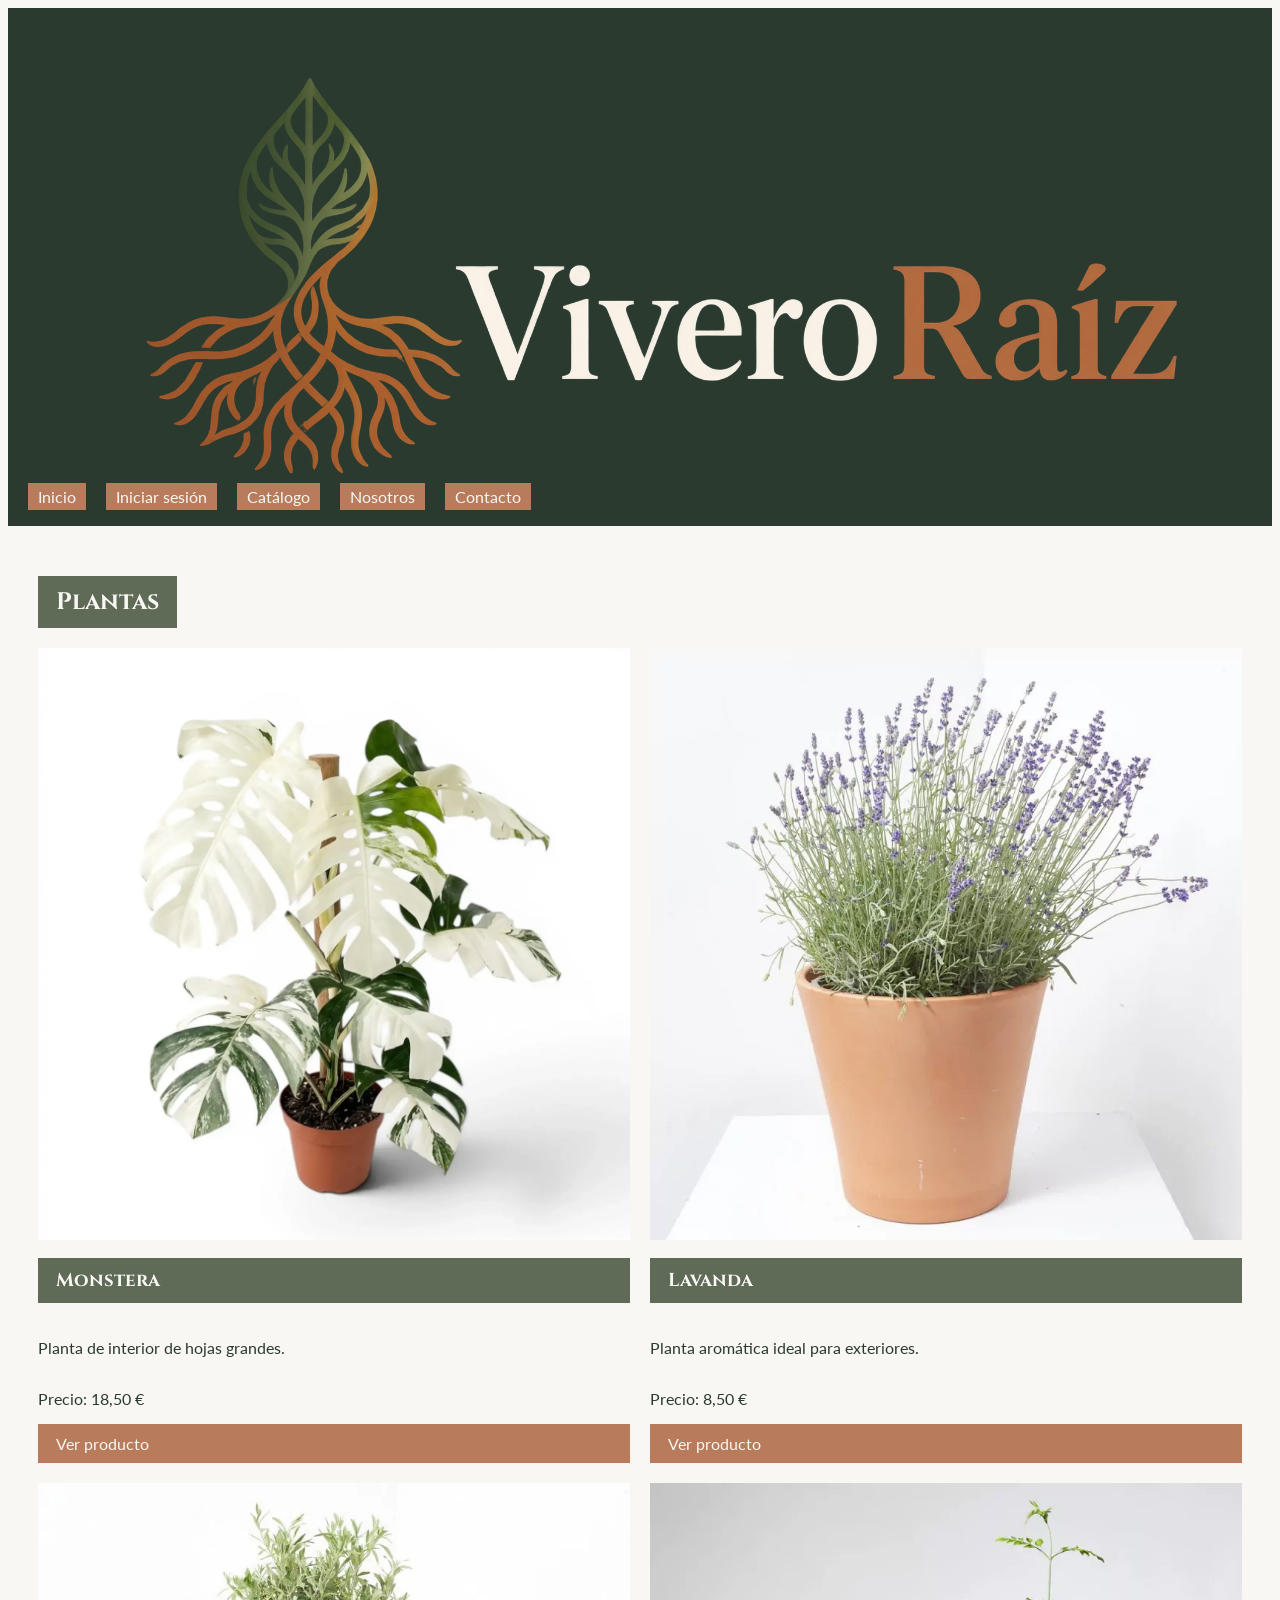
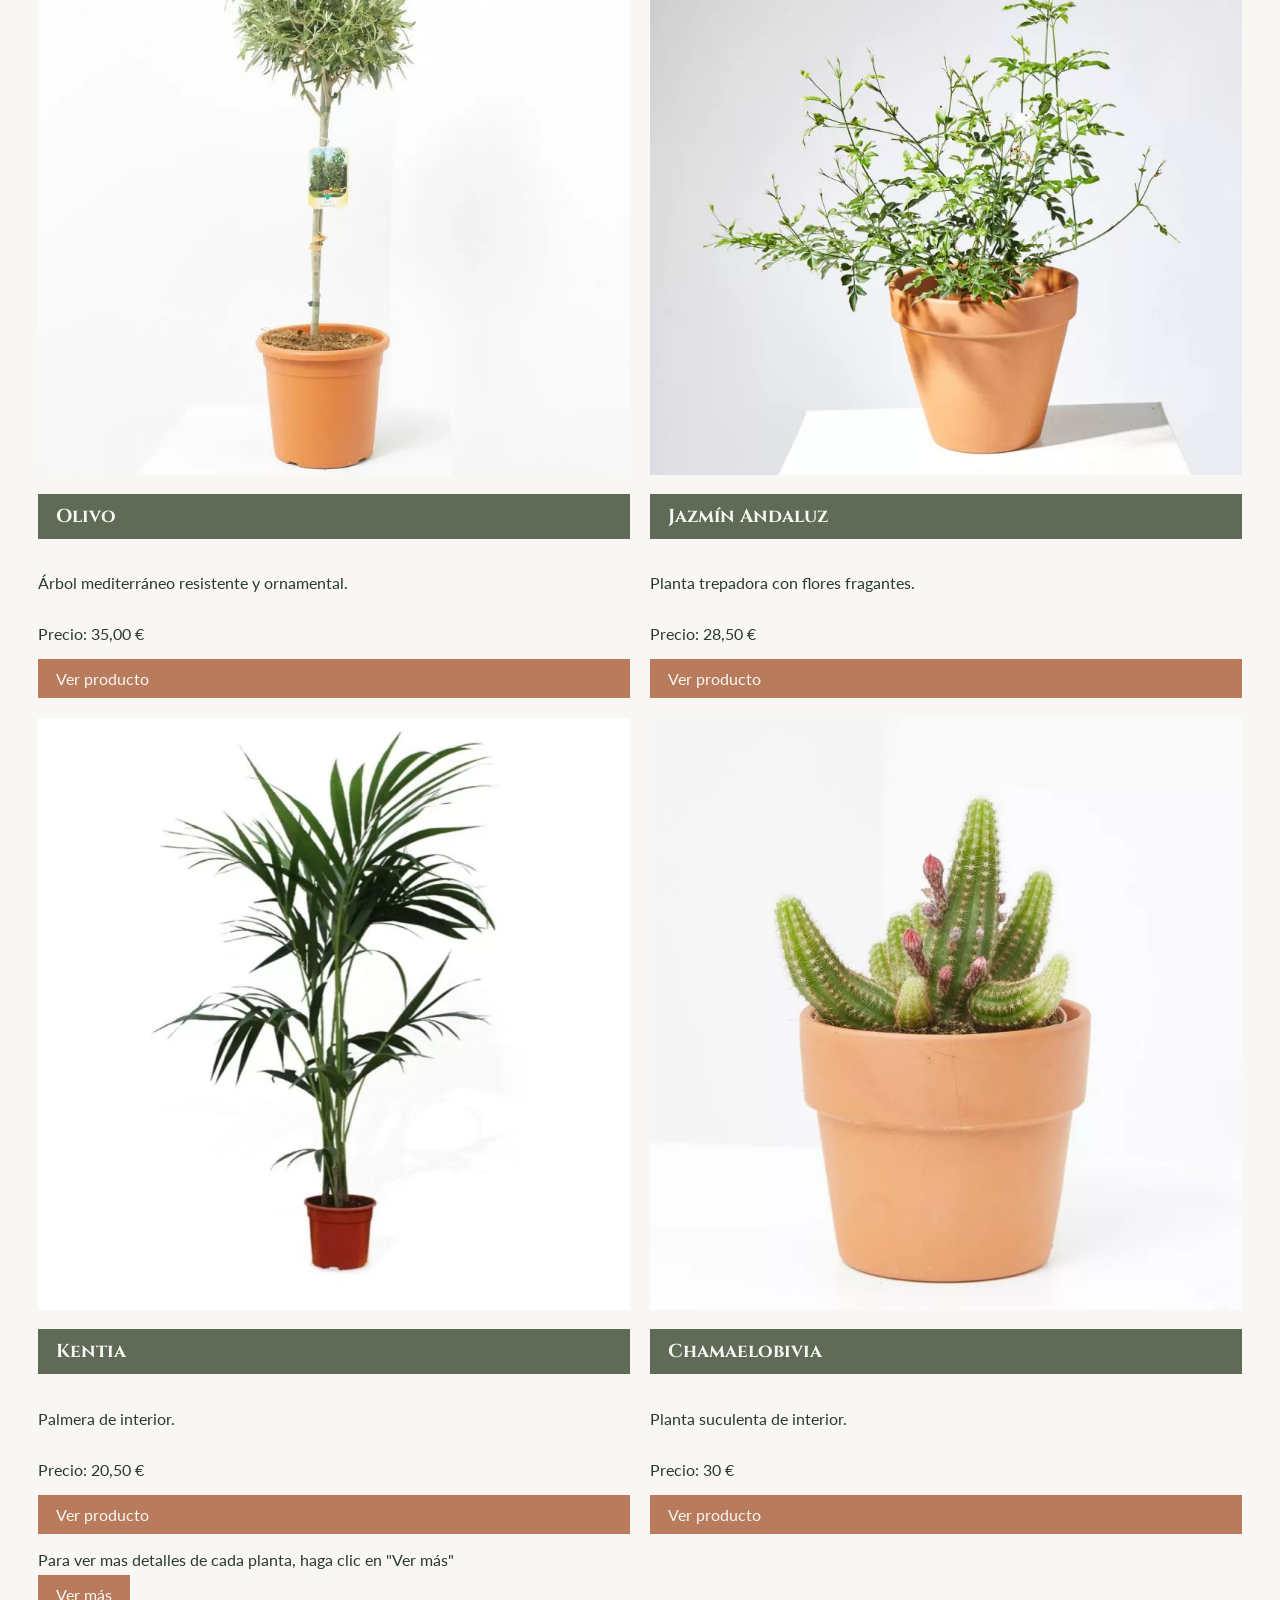
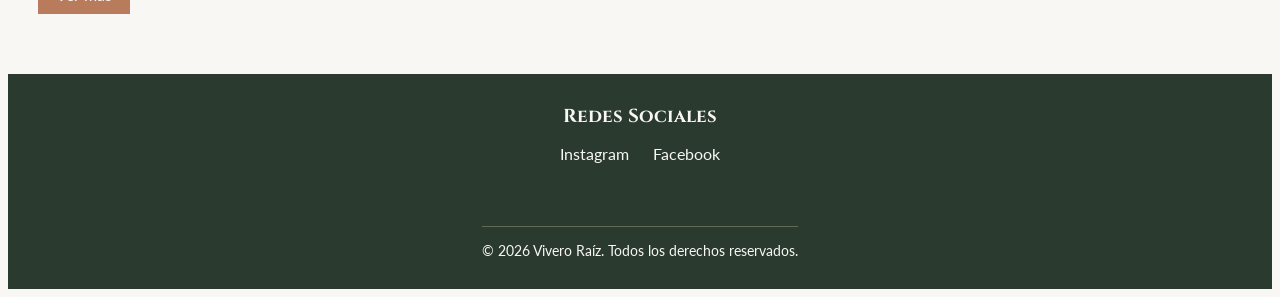
==== catalogo.html @ 58eac208 "Entrega 4- CSS" ====
<!DOCTYPE html>
<html lang="es">

<head>
    <meta charset="UTF-8">
    <meta name="viewport" content="width=device-width, initial-scale=1.0">
    <title>Catálogo- Vivero Raiz</title>
    <link rel="preconnect" href="https://fonts.googleapis.com">
    <link rel="preconnect" href="https://fonts.gstatic.com" crossorigin>
    <link rel="stylesheet" href="css/estilos.css">
</head>

<body>
    <header>
         <h1>Vivero Raíz</h1>
        <img src="img/Logo_Vivero.png" alt="Logo de Vivero Raíz">
        <nav>
            <ul>
                <li><a href="index.html" class="header-link">Inicio</a></li>
                <li><a href="login.html" class="header-link">Iniciar sesión</a></li>
                <li><a href="catalogo.html" class="header-link">Catálogo</a></li>
                <li><a href="nosotros.html" class="header-link">Nosotros</a></li>
                <li><a href="contacto.html" class="header-link">Contacto</a></li>
            </ul>

        </nav>
    </header>
    <main class="catalogo">
        <h2>Plantas</h2>

        <section class="catalogo-grid">
        <article>

            <img src="img/monstera.jpeg" alt="Monstera">

            <h3>Monstera</h3>

            <p>Planta de interior de hojas grandes.</p>

            <p>Precio: 18,50 €</p>

            <a href="planta.html" class="catalogo">Ver producto</a>

        </article>

        <article>

            <img src="img/lavanda.jpg" alt="Lavanda">

            <h3>Lavanda</h3>

            <p>Planta aromática ideal para exteriores.</p>

            <p>Precio: 8,50 €</p>

            <a href="planta.html" class="catalogo">Ver producto</a>

        </article>

        <article>

            <img src="img/olivo.jpg" alt="Olivo">
            <h3>Olivo</h3>

            <p>Árbol mediterráneo resistente y ornamental.</p>

            <p>Precio: 35,00 €</p>

            <a href="planta.html" class="catalogo">Ver producto</a>

        </article>
        <article>

            <img src="img/jazmin-andaluz.jpg" alt="Jazmín Andaluz"> 

            <h3>Jazmín Andaluz</h3>

            <p>Planta trepadora con flores fragantes.</p>

            <p>Precio: 28,50 €</p>

            <a href="planta.html" class="catalogo">Ver producto</a>

        </article>
        <article>

            <img src="img/kentia.jpg" alt="Kentia"> 

            <h3>Kentia</h3>

            <p>Palmera de interior.</p>

            <p>Precio: 20,50 €</p>

            <a href="planta.html" class="catalogo">Ver producto</a>


        </article>
        <article>

            <img src="img/chamaelobivia.jpg" alt="Chamaelobivia">

            <h3>Chamaelobivia</h3>

            <p>Planta suculenta de interior.</p>

            <p>Precio: 30 €</p>

            <a href="planta.html" class="catalogo">Ver producto</a>
            
        </article>
        </section>
        <p> Para ver mas detalles de cada planta, haga clic en "Ver más"</p>
        <a href="planta.html" class="catalogo">Ver más</a>

    </main>

  <footer>
    <div class="footer-content"> 
    <h3> Redes Sociales</h3>
    <ul>
        <li><a href="https://www.instagram.com/viveroraiz_26/">Instagram</a></li>
        <li><a href="https://www.Facebook.com/profile.php?id=61594830400583">Facebook</a></li>
    </ul>
    </div>
    <br>
    <br>
    <div class="footer-bottom">
    <p>&copy; 2026 Vivero Raíz. Todos los derechos reservados.</p>
    </div>

</footer>


</body>

</html>
---- css/estilos.css ----
@import url('https://fonts.googleapis.com/css2?family=cinzel:wght@400;700&display=swap');
    @import url('https://fonts.googleapis.com/css2?family=Lato:wght@400;700&display=swap');

    :root {
    --color-principal: #2B3A2F;
    --color-secundario: #5F6B56;
    --color-acento: #B87B5C;
    --color-fondo: #F8F7F4;
    --color-superficie: #EAE6DF;
    --fuente-titulos: 'Cinzel', serif;
    --fuente-texto: 'Lato', sans-serif;
}


    h1 {
    font-family: var(--fuente-titulos);
    text-indent: -9999px;
    margin: -10px;
    }
    
    h2,
    h3 {
    font-family: var(--fuente-titulos);
    background-color: var(--color-secundario);
    color: var(--color-fondo);
    padding: 10px 18px;
    display: inline-block;

    }
   header {
       background-color: var(--color-principal);
       color: var(--color-fondo);
       padding: 20px;
       display: flex;
        flex-direction: column;
   }
   .logo {
    width: 300px;
    height: auto;
   }
  header nav ul {
    display: flex;
    list-style: none;
    padding: 0;
    margin: 0;
    gap: 20px;
    font-family: var(--fuente-texto);
    color: var(--color-superficie);
}
a.header-link {
     background-color: var(--color-acento);
    color: var(--color-fondo);
    padding: 4px 10px;
    text-decoration: none;
   }
main {
    padding: 30px;
}
   body {
    background-color:var(--color-fondo);
    color: var(--color-principal);
    font-family: var(--fuente-texto);
}
img {
    width: 100%;
    height: auto;
}
   a.catalogo {
     background-color: var(--color-acento);
    color: var(--color-fondo);
    padding: 10px 18px;
    text-decoration: none;
   }


  article {
    display: flex;
    flex-direction: column;
}

section.catalogo-grid {
    display: grid;
    grid-template-columns: repeat(2, 1fr);
    gap: 20px;
    align-items: center;
}
div.equipo-grid {
    display: grid;
    grid-template-columns: repeat(2, 1fr);
    gap: 20px;
    align-items: center;
    style: none;
}
ul.timeline {
    list-style: none;
    padding: 0;
    margin: 0;
}

footer {
    background-color: var(--color-principal);
    color: var(--color-fondo);
    padding: 30px;
    margin-top: 40px;
    display: flex;
    flex-direction: column; 
    align-items: center;
}

.footer-content {
    text-align: center;
}

.footer-content h3 {
    background-color: transparent;
    color: var(--color-fondo);
    padding: 0;
    margin: 0 0 15px 0;
    font-family: var(--fuente-titulos);
}

.footer-content ul {
    list-style: none;
    padding: 0;
    margin: 0;
}

.footer-content li {
    display: inline-block;
    margin: 0 10px;
}

.footer-content a {
    color: var(--color-fondo);
    text-decoration: none;
    font-family: var(--fuente-texto);
}

.footer-content a:hover {
    color: var(--color-acento);
}

.footer-bottom {
    margin-top: 25px;
    padding-top: 15px;
    border-top: 1px solid var(--color-secundario);
    text-align: center;
}

.footer-bottom p {
    margin: 0;
    font-size: 14px;
}


@media (max-width: 600px) {

   header nav ul {
        flex-direction: column;
    }
    section.catalogo-grid {
        grid-template-columns: 1fr;
    }

    div.equipo-grid {
        grid-template-columns: 1fr;
    }
   }
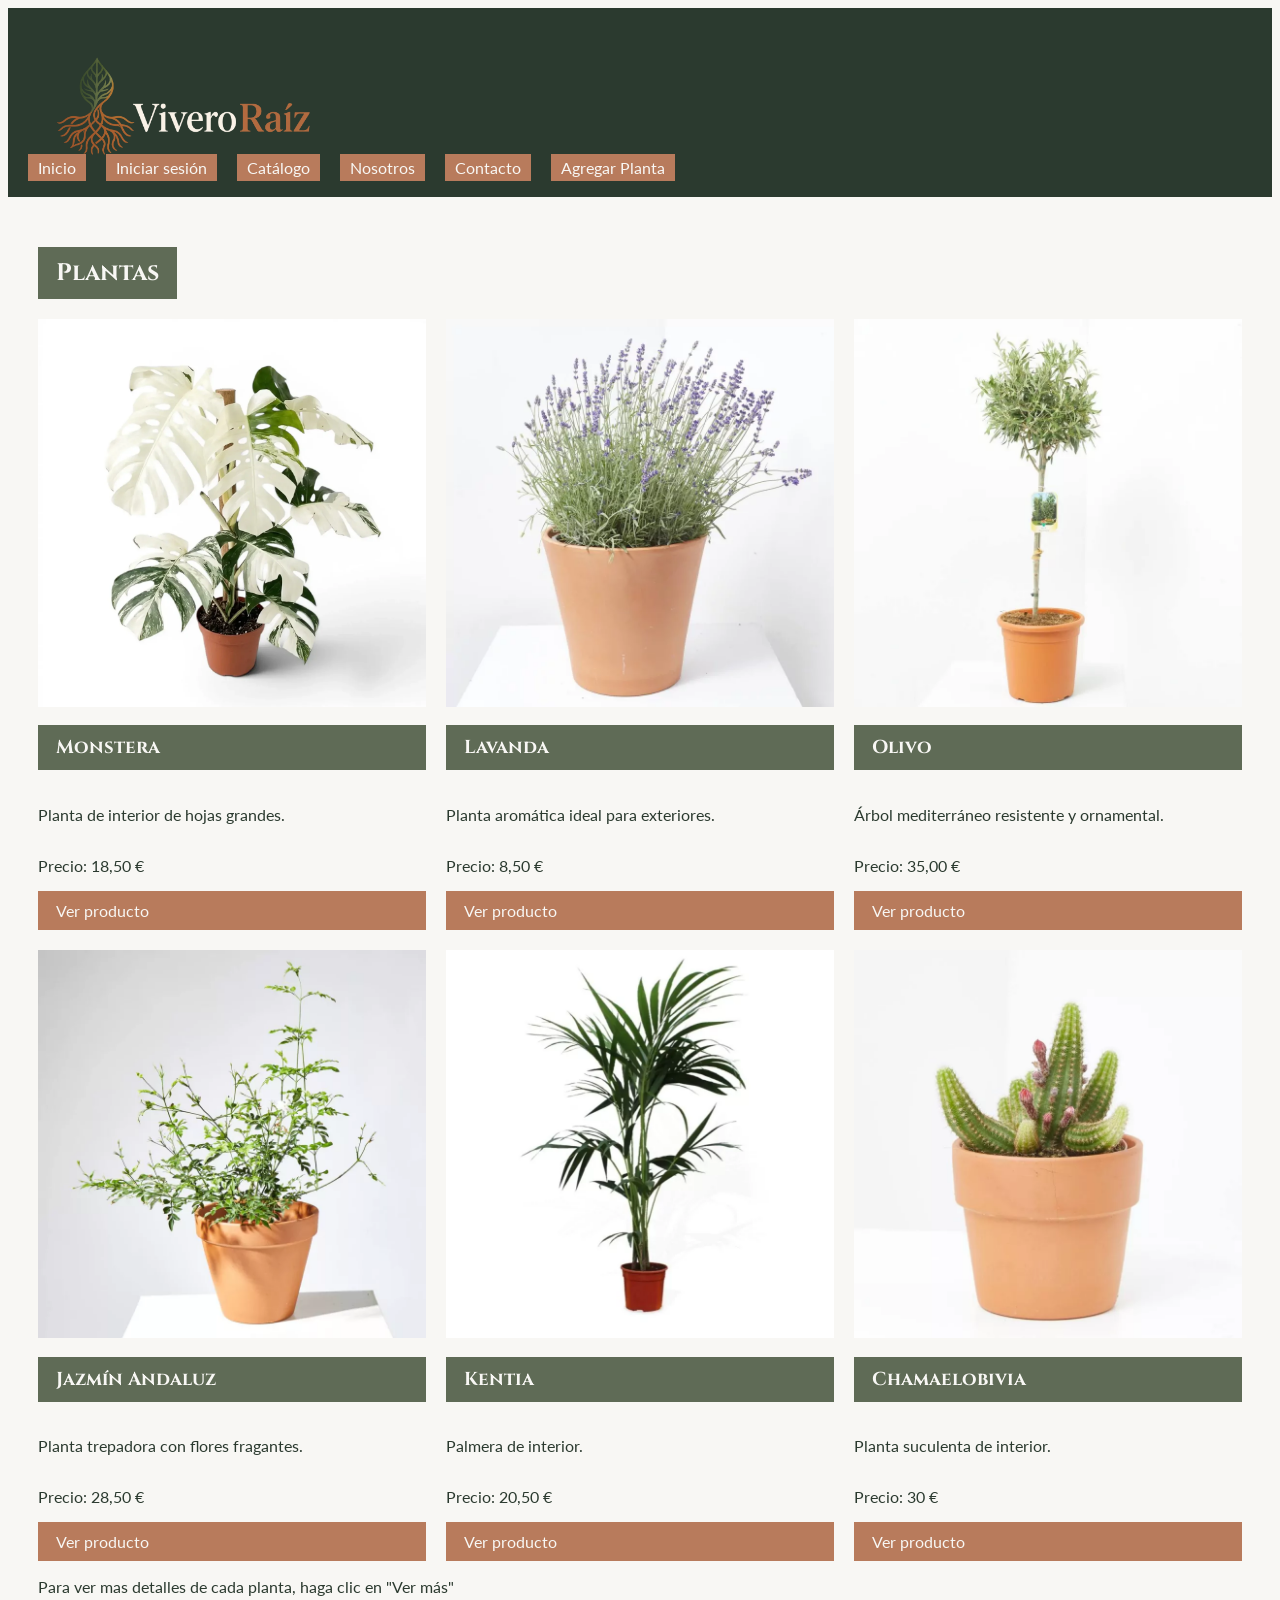
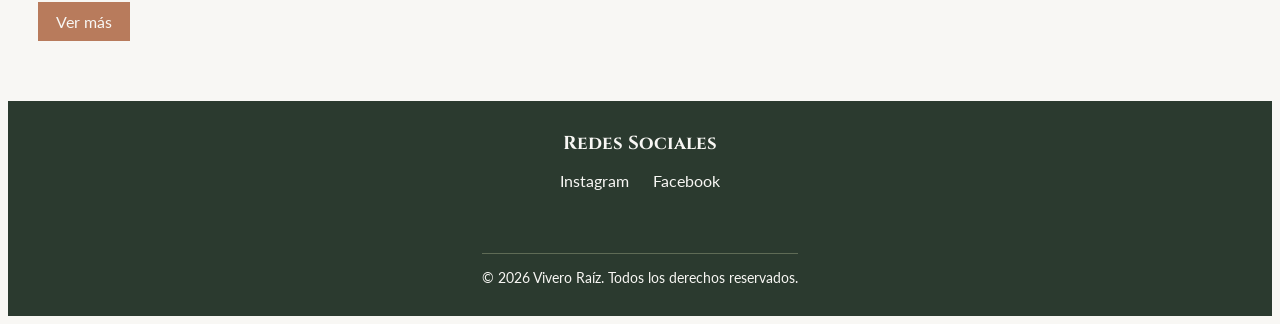
==== commit c50b5324: "Agrega formulario de planta y enlace en el sitio" ====
--- a/catalogo.html
+++ b/catalogo.html
@@ -13,7 +13,7 @@
 <body>
     <header>
          <h1>Vivero Raíz</h1>
-        <img src="img/Logo_Vivero.png" alt="Logo de Vivero Raíz">
+        <img  class="logo" src="img/Logo_Vivero.png" alt="Logo de Vivero Raíz">
         <nav>
             <ul>
                 <li><a href="index.html" class="header-link">Inicio</a></li>
@@ -21,6 +21,7 @@
                 <li><a href="catalogo.html" class="header-link">Catálogo</a></li>
                 <li><a href="nosotros.html" class="header-link">Nosotros</a></li>
                 <li><a href="contacto.html" class="header-link">Contacto</a></li>
+                <li><a href="planta-form.html" class="header-link">Agregar Planta</a></li>
             </ul>
 
         </nav>
@@ -112,6 +113,7 @@
         </section>
         <p> Para ver mas detalles de cada planta, haga clic en "Ver más"</p>
         <a href="planta.html" class="catalogo">Ver más</a>
+        
 
     </main>
 
--- a/css/estilos.css
+++ b/css/estilos.css
@@ -80,7 +80,7 @@
 
 section.catalogo-grid {
     display: grid;
-    grid-template-columns: repeat(2, 1fr);
+    grid-template-columns: repeat(3, 1fr);
     gap: 20px;
     align-items: center;
 }
@@ -89,12 +89,19 @@
     grid-template-columns: repeat(2, 1fr);
     gap: 20px;
     align-items: center;
-    style: none;
+  
 }
 ul.timeline {
     list-style: none;
     padding: 0;
     margin: 0;
+}
+.planta-form {
+    display: grid;
+    grid-template-columns: 1fr;
+    gap: 15px;
+    max-width: 400px;
+    margin: 0 auto;
 }
 
 footer {
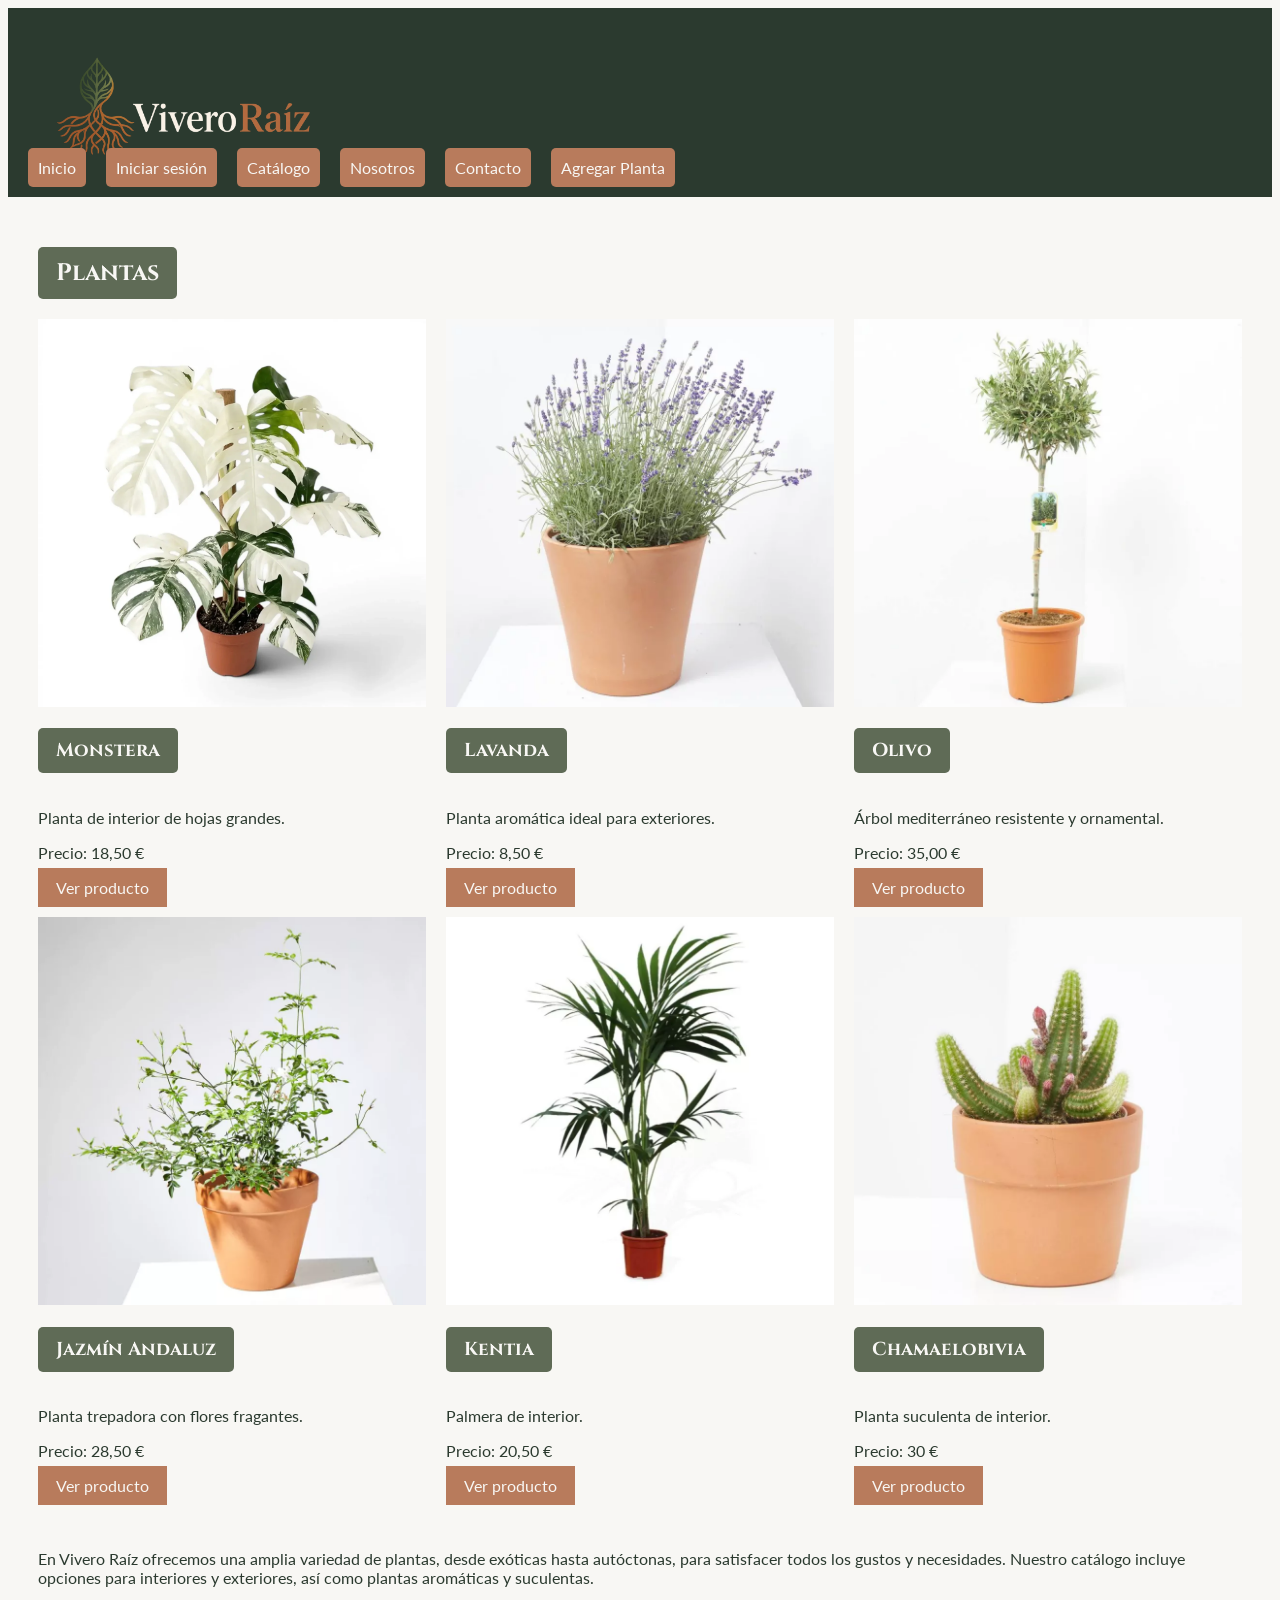
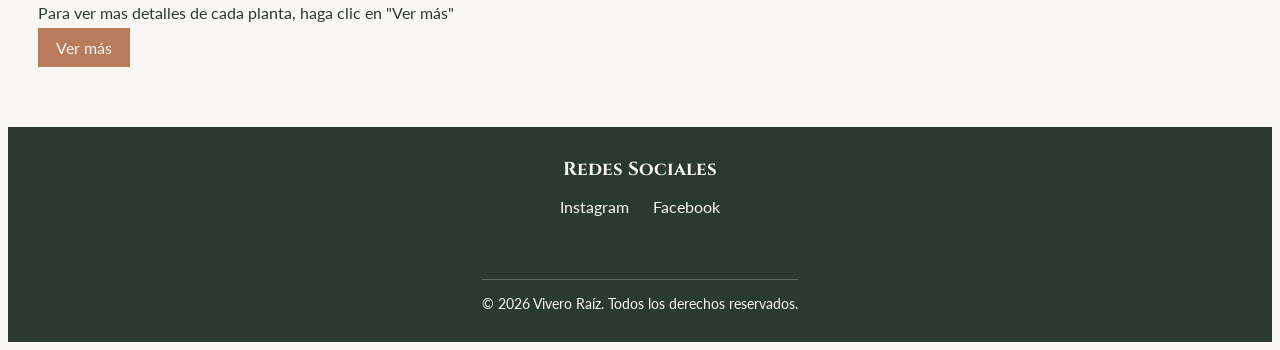
==== commit 41d771be: "Actualización de formularios y estilos CSS" ====
--- a/catalogo.html
+++ b/catalogo.html
@@ -111,8 +111,15 @@
             
         </article>
         </section>
-        <p> Para ver mas detalles de cada planta, haga clic en "Ver más"</p>
-        <a href="planta.html" class="catalogo">Ver más</a>
+        <br>
+        <br>
+
+        <section class="catalogo-intro">
+
+            <p>En Vivero Raíz ofrecemos una amplia variedad de plantas, desde exóticas hasta autóctonas, para satisfacer todos los gustos y necesidades. Nuestro catálogo incluye opciones para interiores y exteriores, así como plantas aromáticas y suculentas.</p>
+            <p>Para ver mas detalles de cada planta, haga clic en "Ver más"</p>
+            <a href="planta.html" class="catalogo">Ver más</a>
+        </section>
         
 
     </main>
--- a/css/estilos.css
+++ b/css/estilos.css
@@ -25,6 +25,8 @@
     color: var(--color-fondo);
     padding: 10px 18px;
     display: inline-block;
+    flex: 1;
+    border-radius: 5px;
 
     }
    header {
@@ -46,12 +48,16 @@
     gap: 20px;
     font-family: var(--fuente-texto);
     color: var(--color-superficie);
+    flex-wrap: wrap;
+
 }
 a.header-link {
      background-color: var(--color-acento);
     color: var(--color-fondo);
-    padding: 4px 10px;
+    padding: 10px 10px;
     text-decoration: none;
+    white-space: nowrap;
+    border-radius: 5px;
    }
 main {
     padding: 30px;
@@ -73,9 +79,17 @@
    }
 
 
-  article {
+  .especificaciones {
     display: flex;
     flex-direction: column;
+    align-items: flex-start;
+}
+
+.cuidados {
+    display: flex;
+    flex-direction: column;
+    align-items: flex-start;
+    list-style: none;
 }
 
 section.catalogo-grid {
@@ -91,18 +105,20 @@
     align-items: center;
   
 }
+div.imagenes{
+    display: grid;
+    grid-template-columns: repeat(3, 1fr);
+    gap: 20px;
+    align-items: center;
+    width: 100%;
+
+}
 ul.timeline {
     list-style: none;
     padding: 0;
     margin: 0;
 }
-.planta-form {
-    display: grid;
-    grid-template-columns: 1fr;
-    gap: 15px;
-    max-width: 400px;
-    margin: 0 auto;
-}
+
 
 footer {
     background-color: var(--color-principal);
@@ -166,10 +182,306 @@
         flex-direction: column;
     }
     section.catalogo-grid {
-        grid-template-columns: 1fr;
+        grid-template-columns: repeat(2, 1fr) ;
+    }
+    .imagenes {
+        grid-template-columns: repeat(2, 1fr) !important;
     }
 
     div.equipo-grid {
         grid-template-columns: 1fr;
     }
-   }+   }
+
+   
+@media (max-width: 400px) {
+
+    section.catalogo-grid {
+        grid-template-columns: 1fr;
+    } 
+
+    .imagenes {
+        grid-template-columns: 1fr !important;
+    }
+
+
+}
+
+/* Estilos para los formularios */  
+
+ 
+form.planta-form {
+    display: grid;
+    flex-direction: column;
+    gap: 10px;
+    max-width: 480px;
+    margin: 20px auto;
+    padding: 10px;
+    background-color: #f6f5f5 !important; 
+    border-radius: 10px;
+    box-shadow: 0 4px 12px rgba(0, 0, 0, 0.1);
+    align-items: flex-start;
+     
+} 
+
+.planta-main,
+.login-main {
+    display: grid;
+    grid-template-columns: minmax(0, 0.8fr) minmax(0, 1.2fr);
+    gap: 40px;
+    align-items: start;
+    max-width: 1100px;
+    margin: 30px auto;
+    padding: 20px;
+
+}
+
+.planta-intro,
+.login-intro {
+    padding: 20px;
+}
+
+.planta-intro p,
+.login-intro p {
+    line-height: 1.7;
+}
+
+.login-registro {
+    grid-column: 1 / -1;
+    margin: 0;
+}
+
+.planta-main .planta-form,
+.login-main .login-form {
+    width: 100%;
+    max-width: 480px;
+    box-sizing: border-box;
+    margin: 0;
+}
+
+@media (max-width: 750px) {
+    .planta-main {
+        grid-template-columns: 1fr;
+        gap: 15px;
+        padding: 15px;
+    }
+
+    .planta-main .planta-form {
+        max-width: 100%;
+    }
+}
+
+@media (max-width: 600px) {
+    .login-main {
+        grid-template-columns: minmax(0, 1fr);
+        gap: 24px;
+        padding: 16px;
+        margin: 15px auto;
+    }
+
+    .login-intro {
+        width: 100%;
+        min-width: 0;
+    }
+
+    .login-intro h2 {
+        max-width: 100%;
+        box-sizing: border-box;
+    }
+
+    .login-main .formulario {
+        width: 100%;
+        max-width: none;
+        margin: 0;
+        padding: 20px;
+        box-sizing: border-box;
+    }
+
+    .login-registro {
+        grid-column: auto;
+        margin: 0;
+    }
+}
+
+.registro-main {
+    display: grid;
+    grid-template-columns: minmax(0, 1fr) minmax(0, 440px);
+    gap: 40px;
+    align-items: start;
+    max-width: 1050px;
+    margin: 30px auto;
+    padding: 20px;
+}
+
+.registro-intro {
+    min-width: 0;
+}
+
+.registro-intro p {
+    line-height: 1.7;
+}
+
+.registro-main .formulario {
+    width: 100%;
+    max-width: 440px;
+    box-sizing: border-box;
+    margin: 0;
+}
+
+/* Adaptación a móviles y tablets estrechas */
+@media (max-width: 750px) {
+    .registro-main {
+        grid-template-columns: minmax(0, 1fr);
+        gap: 20px;
+        padding: 16px;
+        margin: 15px auto;
+    }
+
+    .registro-intro {
+        width: 100%;
+    }
+
+    .registro-main .formulario {
+        max-width: none;
+        width: 100%;
+    }
+}
+
+/* Formulario de registro */
+form.formulario {
+    max-width: 440px;
+    width: 100%;
+    margin: 0;
+    padding: 24px;
+    box-sizing: border-box;
+    background-color: #FFFFFF;
+    border: 1px solid var(--color-superficie);
+    border-radius: 10px;
+    box-shadow: 0 4px 12px rgba(43, 58, 47, 0.10);
+}
+
+/* Agrupación de cada etiqueta y campo */
+.campo-formulario {
+    display: flex;
+    flex-direction: column;
+    gap: 6px;
+    margin-bottom: 16px;
+}
+
+/* Etiquetas */
+.campo-formulario label {
+    color: var(--color-principal);
+    font-weight: 700;
+}
+
+/* Campos */
+.campo-formulario input,
+select,
+.campo-formulario textarea
+ {
+    width: 100%;
+    box-sizing: border-box;
+    padding: 10px 12px;
+    border: 1px solid #C8CEC5;
+    border-radius: 5px;
+    background-color: #FFFFFF;
+    color: var(--color-principal);
+    font: inherit;
+}
+
+/* Foco visible */
+.campo-formulario input:focus-visible {
+    outline: 2px solid var(--color-secundario);
+    outline-offset: 2px;
+}
+
+/* Botones */
+.acciones-formulario {
+    display: flex;
+    gap: 10px;
+    margin-top: 8px;
+}
+
+.acciones-formulario input {
+    flex: 1;
+    padding: 11px;
+    border: none;
+    border-radius: 5px;
+    background-color: var(--color-principal);
+    color: #FFFFFF;
+    font: inherit;
+    cursor: pointer;
+}
+
+.acciones-formulario input[type="reset"] {
+    background-color: var(--color-acento);
+}
+
+.acciones-formulario input:hover {
+    opacity: 0.85;
+}
+
+.acciones-formulario button {
+    flex: 1;
+    padding: 11px;
+    border: none;
+    border-radius: 5px;
+    background-color: var(--color-principal);
+    color: #FFFFFF;
+    font: inherit;
+    cursor: pointer;
+}
+
+.acciones-formulario button[type="button"] {
+    background-color: var(--color-acento);
+}
+
+.acciones-formulario button:hover {
+    opacity: 0.85;
+}
+/* Regla especifica para los Checkbox*/
+/* Checkbox: casilla y texto en la misma línea */
+
+.campo-checkbox {
+    display: flex;
+    flex-direction: row;
+    align-items: center;
+    gap: 8px;
+}
+
+.campo-checkbox input[type="checkbox"] {
+    width: auto;
+    margin: 0;
+    padding: 0;
+}
+
+.campo-checkbox label {
+    cursor: pointer;
+}
+/* Index- contacto */
+.contacto {
+    margin-top: 30px;
+}
+
+.datos-contacto {
+    background-color: var(--color-superficie);
+    padding: 10px 10px;
+    border-radius: 8px;
+    max-width: 450px;
+}
+
+.datos-contacto p {
+    margin: 10px 0;
+}
+
+.datos-contacto a {
+    color: var(--color-principal);
+    text-decoration: none;
+}
+
+.datos-contacto a:hover {
+    color: var(--color-acento);
+    text-decoration: underline;
+}
+
+
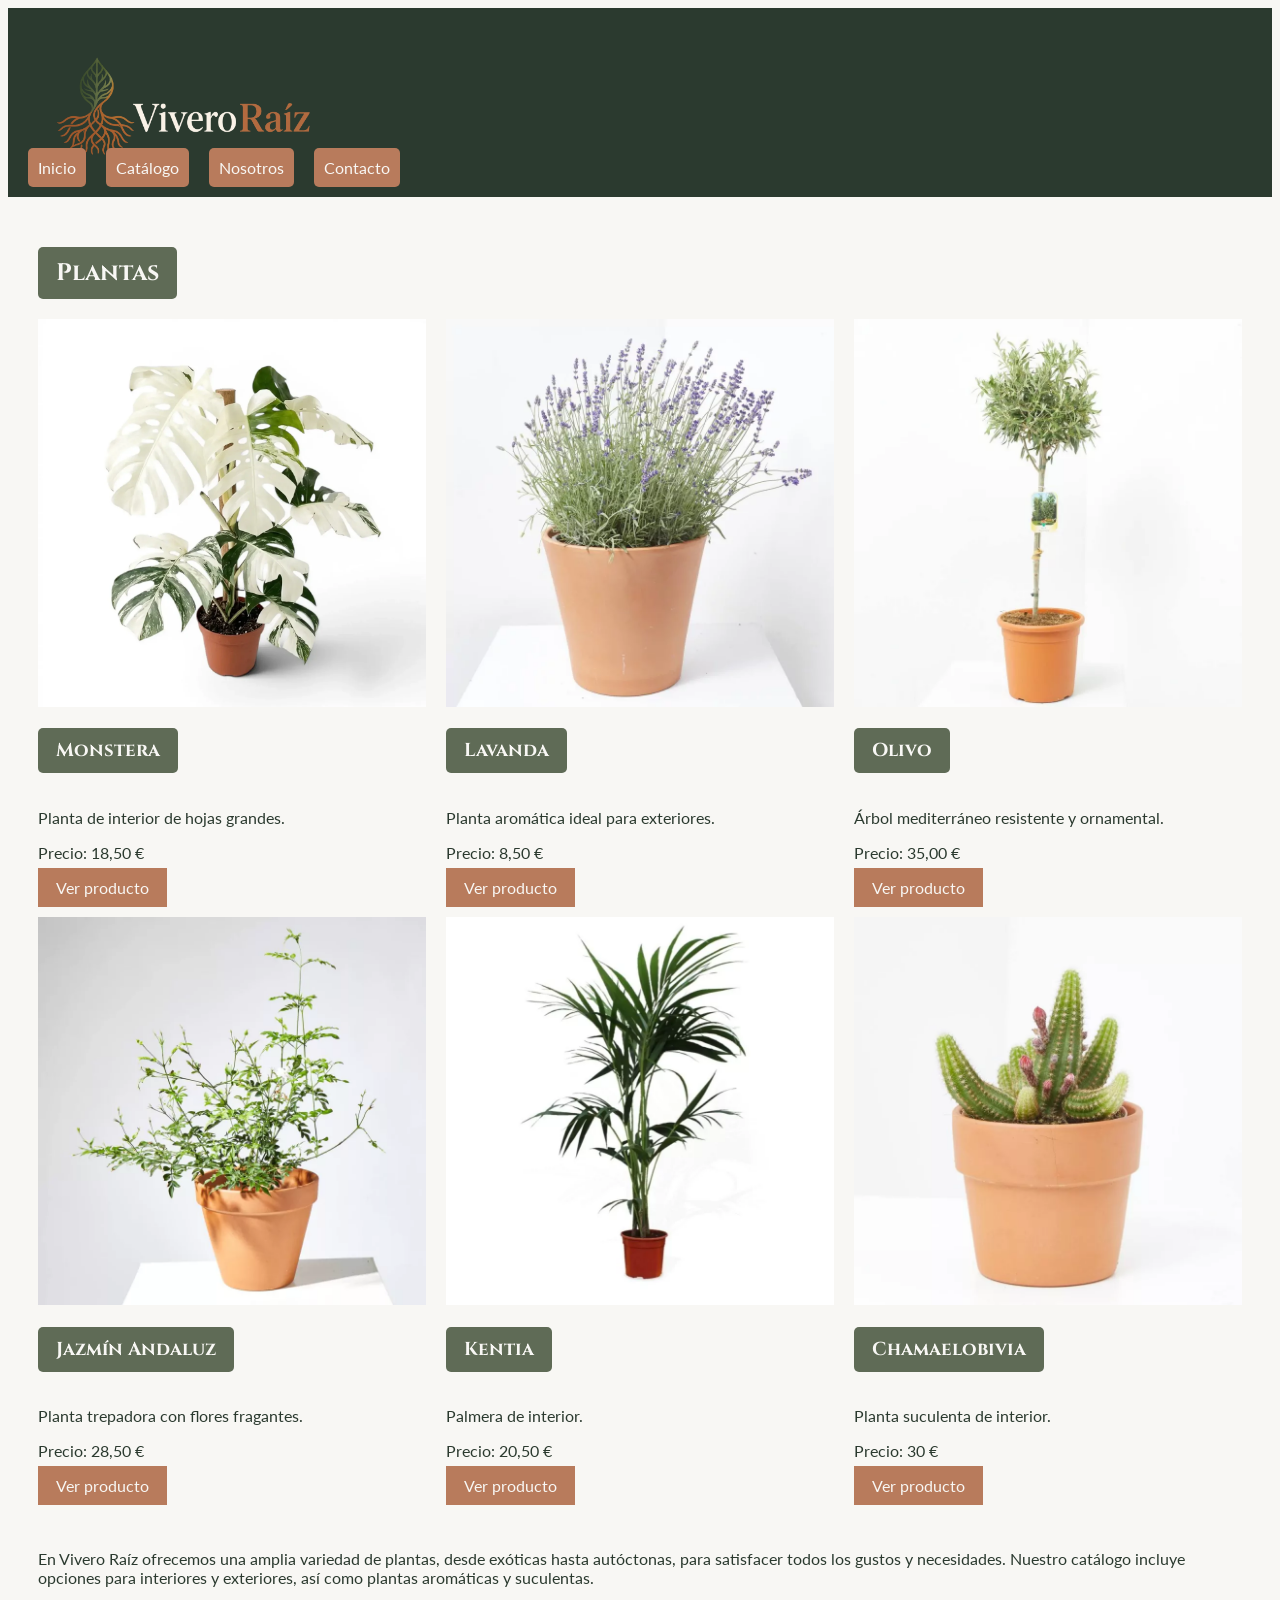
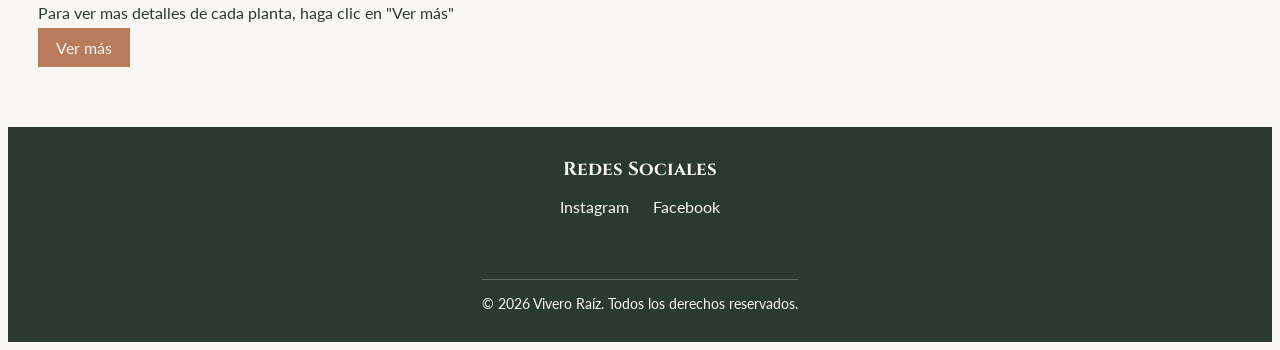
==== commit db12b5f9: "Implementa menu hamburguesa- entrega 6" ====
--- a/catalogo.html
+++ b/catalogo.html
@@ -8,22 +8,24 @@
     <link rel="preconnect" href="https://fonts.googleapis.com">
     <link rel="preconnect" href="https://fonts.gstatic.com" crossorigin>
     <link rel="stylesheet" href="css/estilos.css">
+    <script src="js/validaciones.js" defer></script>
 </head>
 
 <body>
-    <header>
-         <h1>Vivero Raíz</h1>
-        <img  class="logo" src="img/Logo_Vivero.png" alt="Logo de Vivero Raíz">
+   <header>
+        <h1>Vivero Raíz</h1>
+        <img class="logo" src="img/Logo_Vivero.png" alt="Logo de Vivero Raíz">
+        <button class="menu-toggle" id="menu-toggle" aria-label="Abrir menú" aria-expanded="false"
+            aria-controls="menu-principal">
+            ☰
+        </button>
         <nav>
-            <ul>
+            <ul id="menu-principal">
                 <li><a href="index.html" class="header-link">Inicio</a></li>
-                <li><a href="login.html" class="header-link">Iniciar sesión</a></li>
                 <li><a href="catalogo.html" class="header-link">Catálogo</a></li>
                 <li><a href="nosotros.html" class="header-link">Nosotros</a></li>
                 <li><a href="contacto.html" class="header-link">Contacto</a></li>
-                <li><a href="planta-form.html" class="header-link">Agregar Planta</a></li>
             </ul>
-
         </nav>
     </header>
     <main class="catalogo">
--- a/css/estilos.css
+++ b/css/estilos.css
@@ -269,6 +269,7 @@
     .planta-main .planta-form {
         max-width: 100%;
     }
+    
 }
 
 @media (max-width: 600px) {
@@ -376,7 +377,7 @@
 
 /* Campos */
 .campo-formulario input,
-select,
+.campo-formulario select,
 .campo-formulario textarea
  {
     width: 100%;
@@ -440,7 +441,6 @@
     opacity: 0.85;
 }
 /* Regla especifica para los Checkbox*/
-/* Checkbox: casilla y texto en la misma línea */
 
 .campo-checkbox {
     display: flex;
@@ -463,7 +463,7 @@
     margin-top: 30px;
 }
 
-.datos-contacto {
+.datos-contacto{
     background-color: var(--color-superficie);
     padding: 10px 10px;
     border-radius: 8px;
@@ -483,5 +483,203 @@
     color: var(--color-acento);
     text-decoration: underline;
 }
-
-
+/*Listado de plantas */
+
+.listado-plantas {
+    max-width: 1200px;
+    margin: 30px auto;
+    padding: 20px;
+}
+
+.listado-plantas p {
+    line-height: 1.6;
+    margin-bottom: 25px;
+}
+.tabla-contenedor {
+    width: 100%;
+    overflow-x: auto;
+    margin-top: 25px;
+    border-radius: 8px;
+}
+.tabla-plantas {
+    width: 100%;
+    min-width: 750px;
+    border-collapse: collapse;
+    background-color: white;
+    color: var(--color-principal);
+}
+
+.tabla-plantas th {
+    background-color: var(--color-principal);
+    color: var(--color-fondo);
+    padding: 14px;
+    text-align: left;
+}
+
+.tabla-plantas td {
+    padding: 12px 14px;
+    border-bottom: 1px solid var(--color-superficie);
+}
+
+.tabla-plantas tbody tr:nth-child(even) {
+    background-color: var(--color-superficie);
+}
+
+.tabla-plantas tbody tr:hover {
+    background-color: #e2e8df;
+}
+.accion-editar,
+.accion-eliminar {
+    display: inline-block;
+    padding: 7px 12px;
+    border: none;
+    border-radius: 5px;
+    font-family: var(--fuente-texto);
+    font-size: 0.9rem;
+    text-decoration: none;
+    cursor: pointer;
+    transition: background-color 0.2s ease,
+                transform 0.2s ease;
+}
+
+.accion-editar {
+    background-color: var(--color-secundario);
+    color: white;
+}
+
+.accion-editar:hover {
+    background-color: var(--color-principal);
+    transform: translateY(-2px);
+}
+
+.accion-eliminar {
+    background-color: #a94442;
+    color: white;
+}
+
+.accion-eliminar:hover {
+    background-color: #812d2b;
+    transform: translateY(-2px);
+}
+.accion-editar:focus-visible,
+.accion-eliminar:focus-visible {
+    outline: 3px solid var(--color-acento);
+    outline-offset: 3px;
+}
+
+@media (max-width: 768px) {
+
+    .listado-plantas {
+        padding: 10px;
+    }
+
+    .tabla-plantas {
+        min-width: 750px;
+    }
+
+}
+
+@media (max-width: 400px) {
+
+    .listado-plantas {
+        padding: 5px;
+    }
+
+}
+/* Acceso a la intranet */
+
+/* Acceso a la intranet */
+
+.acceso-intranet {
+    max-width: 900px;
+    margin: 30px 0;
+    padding: 25px;
+    background-color: var(--color-superficie);
+    border-radius: 10px;
+    box-sizing: border-box;
+    text-align: left;
+}
+
+.acceso-intranet h3 {
+    margin-top: 0;
+}
+
+.acceso-intranet p {
+    line-height: 1.6;
+    margin-bottom: 20px;
+}
+
+.acceso-intranet .catalogo {
+    display: inline-block;
+    border-radius: 5px;
+    transition: background-color 0.2s ease;
+}
+
+.acceso-intranet .catalogo:hover {
+    background-color: var(--color-principal);
+}
+
+.acceso-intranet .catalogo:focus-visible {
+    outline: 3px solid var(--color-secundario);
+    outline-offset: 3px;
+}
+@media (max-width: 600px) {
+    .acceso-intranet {
+        padding: 20px 15px;
+        margin: 30px auto;
+    }
+}
+
+/* Mensajes de validación */
+
+.mensaje-error {
+    background-color: #FCE8E6;
+    color: #A52A2A;
+    border: 1px solid #DFA5A0;
+    border-radius: 6px;
+    padding: 12px;
+    margin-top: 15px;
+    font-size: 14px;
+}
+
+.mensaje-exito {
+    background-color: #E5F0E5;
+    color: #2B5936;
+    border: 1px solid #A8C5A8;
+    border-radius: 6px;
+    padding: 12px;
+    margin-top: 15px;
+    font-size: 14px;
+}
+
+/* Evitar que CSS muestre los mensajes ocultos */
+.mensaje-error[hidden],
+.mensaje-exito[hidden] {
+    display: none;
+}
+/*MENU HAMBURGUESA*/
+.menu-toggle {
+    display: none;
+    width: auto;
+    background-color: transparent;
+    color: var(--color-fondo);
+    border: none;
+    font-size: 28px;
+    padding: 8px 12px;
+    cursor: pointer;
+}
+@media (max-width: 600px) {
+
+    .menu-toggle {
+        display: block;
+    }
+
+    header nav ul {
+        display: none;
+        flex-direction: column;
+    }
+    header nav ul.menu-visible {
+    display: flex;
+}
+
+}
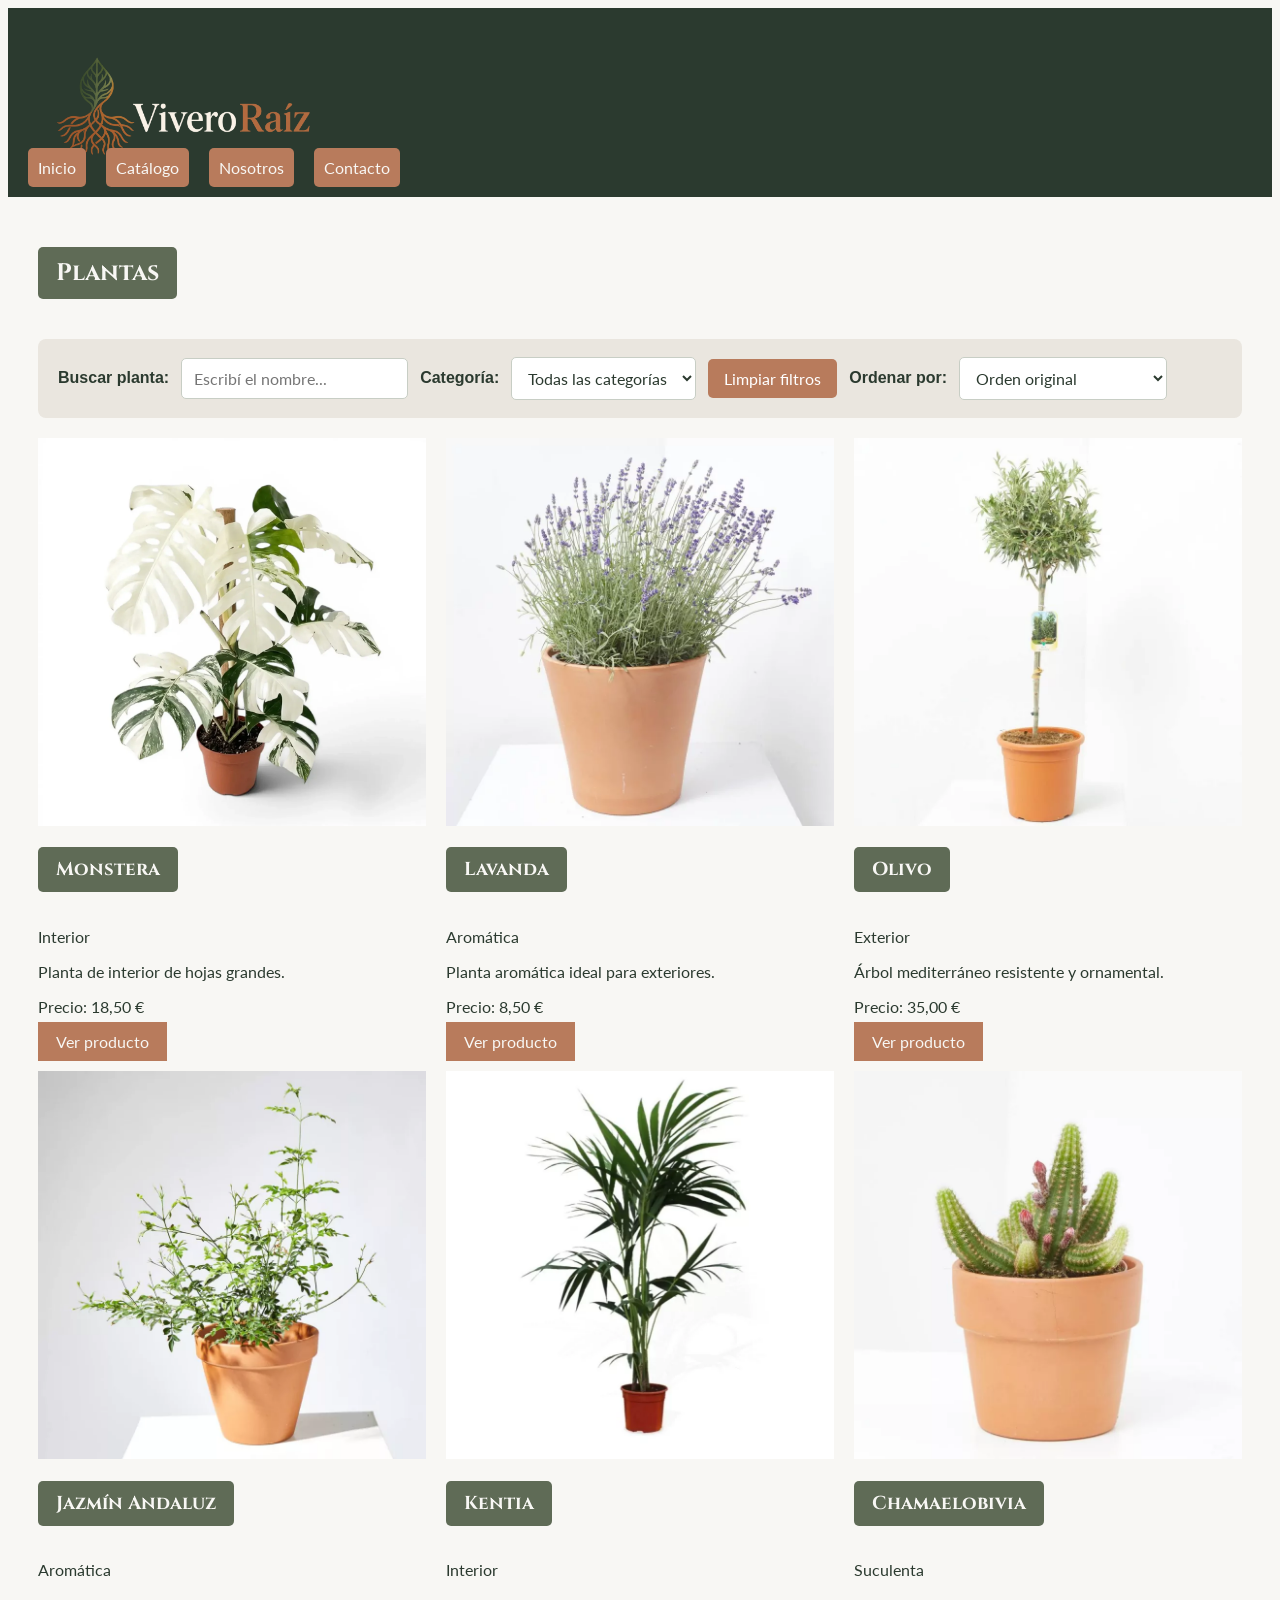
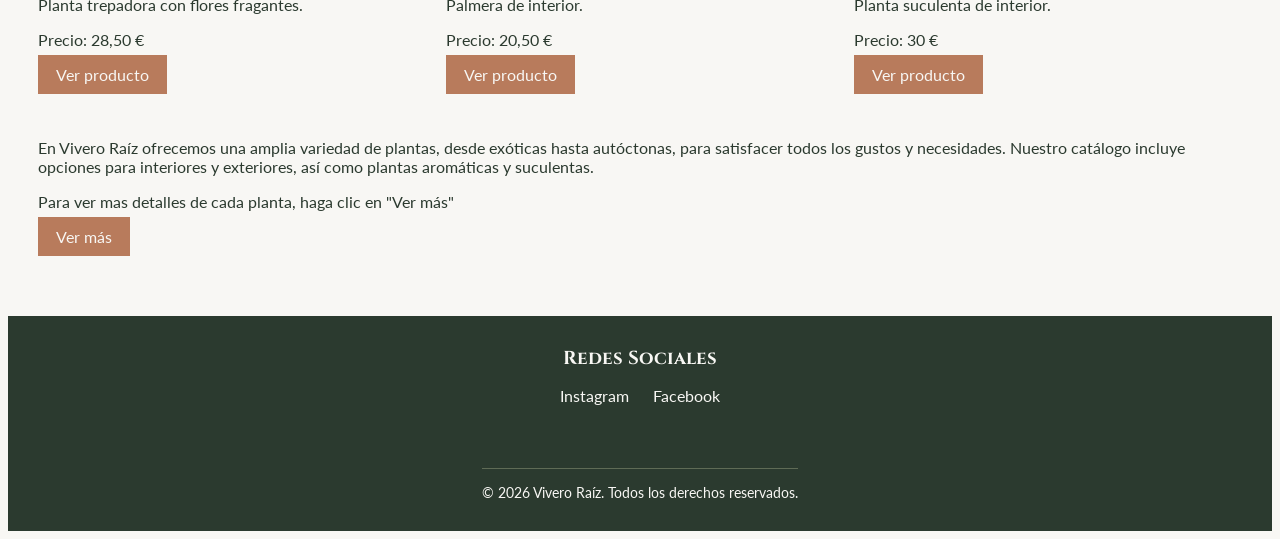
==== commit abbe9a8b: "Completa entrega 7 js" ====
--- a/catalogo.html
+++ b/catalogo.html
@@ -12,7 +12,7 @@
 </head>
 
 <body>
-   <header>
+    <header>
         <h1>Vivero Raíz</h1>
         <img class="logo" src="img/Logo_Vivero.png" alt="Logo de Vivero Raíz">
         <button class="menu-toggle" id="menu-toggle" aria-label="Abrir menú" aria-expanded="false"
@@ -30,117 +30,162 @@
     </header>
     <main class="catalogo">
         <h2>Plantas</h2>
+        <section class="filtros-catalogo">
+
+            <label for="buscar-planta">Buscar planta:</label>
+            <input type="text" id="buscar-planta" placeholder="Escribí el nombre...">
+
+            <label for="filtrar-categoria">Categoría:</label>
+            <select id="filtrar-categoria">
+                <option value="">Todas las categorías</option>
+                <option value="Interior">Interior</option>
+                <option value="Exterior">Exterior</option>
+                <option value="Aromática">Aromática</option>
+                <option value="Suculenta">Suculenta</option>
+            </select>
+            <button type="button" id="limpiar-filtros">
+                Limpiar filtros
+            </button>
+            <label for="ordenar-planta">Ordenar por:</label>
+            <select id="ordenar-planta">
+                <option value="original">Orden original</option>
+                <option value="nombre">Nombre (A-Z)</option>
+                <option value="precio">Precio (menor a mayor)</option>
+            </select>
+        </section>
+        <p id="contador-resultados" aria-live="polite" hidden></p>
+
+        <p id="sin-resultados" hidden>
+            No encontramos plantas con ese criterio.
+        </p>
 
         <section class="catalogo-grid">
-        <article>
 
-            <img src="img/monstera.jpeg" alt="Monstera">
+            <article class="planta-card">
 
-            <h3>Monstera</h3>
+                <img src="img/monstera.jpeg" alt="Monstera">
 
-            <p>Planta de interior de hojas grandes.</p>
+                <h3 class="nombre-planta">Monstera</h3>
 
-            <p>Precio: 18,50 €</p>
+                <p class="categoria">Interior</p>
 
-            <a href="planta.html" class="catalogo">Ver producto</a>
+                <p>Planta de interior de hojas grandes.</p>
 
-        </article>
+                <p class="precio">Precio: 18,50 €</p>
 
-        <article>
+                <a href="planta.html" class="catalogo">Ver producto</a>
 
-            <img src="img/lavanda.jpg" alt="Lavanda">
-
-            <h3>Lavanda</h3>
-
-            <p>Planta aromática ideal para exteriores.</p>
-
-            <p>Precio: 8,50 €</p>
-
-            <a href="planta.html" class="catalogo">Ver producto</a>
-
-        </article>
-
-        <article>
-
-            <img src="img/olivo.jpg" alt="Olivo">
-            <h3>Olivo</h3>
-
-            <p>Árbol mediterráneo resistente y ornamental.</p>
-
-            <p>Precio: 35,00 €</p>
-
-            <a href="planta.html" class="catalogo">Ver producto</a>
-
-        </article>
-        <article>
-
-            <img src="img/jazmin-andaluz.jpg" alt="Jazmín Andaluz"> 
-
-            <h3>Jazmín Andaluz</h3>
-
-            <p>Planta trepadora con flores fragantes.</p>
-
-            <p>Precio: 28,50 €</p>
-
-            <a href="planta.html" class="catalogo">Ver producto</a>
-
-        </article>
-        <article>
-
-            <img src="img/kentia.jpg" alt="Kentia"> 
-
-            <h3>Kentia</h3>
-
-            <p>Palmera de interior.</p>
-
-            <p>Precio: 20,50 €</p>
-
-            <a href="planta.html" class="catalogo">Ver producto</a>
+            </article>
 
 
-        </article>
-        <article>
+            <article class="planta-card">
 
-            <img src="img/chamaelobivia.jpg" alt="Chamaelobivia">
+                <img src="img/lavanda.jpg" alt="Lavanda">
 
-            <h3>Chamaelobivia</h3>
+                <h3 class="nombre-planta">Lavanda</h3>
 
-            <p>Planta suculenta de interior.</p>
+                <p class="categoria">Aromática</p>
 
-            <p>Precio: 30 €</p>
+                <p>Planta aromática ideal para exteriores.</p>
 
-            <a href="planta.html" class="catalogo">Ver producto</a>
-            
-        </article>
+                <p class="precio">Precio: 8,50 €</p>
+
+                <a href="planta.html" class="catalogo">Ver producto</a>
+
+            </article>
+
+
+            <article class="planta-card">
+
+                <img src="img/olivo.jpg" alt="Olivo">
+                <h3 class="nombre-planta">Olivo</h3>
+
+                <p class="categoria">Exterior</p>
+
+                <p>Árbol mediterráneo resistente y ornamental.</p>
+
+                <p class="precio">Precio: 35,00 €</p>
+
+                <a href="planta.html" class="catalogo">Ver producto</a>
+
+            </article>
+            <article class="planta-card">
+
+                <img src="img/jazmin-andaluz.jpg" alt="Jazmín Andaluz">
+
+                <h3 class="nombre-planta">Jazmín Andaluz</h3>
+
+                <p class="categoria">Aromática</p>
+
+                <p>Planta trepadora con flores fragantes.</p>
+
+                <p class="precio">Precio: 28,50 €</p>
+
+                <a href="planta.html" class="catalogo">Ver producto</a>
+
+            </article>
+            <article class="planta-card">
+
+                <img src="img/kentia.jpg" alt="Kentia">
+
+                <h3 class="nombre-planta">Kentia</h3>
+
+                <p class="categoria">Interior</p>
+
+                <p>Palmera de interior.</p>
+
+                <p class="precio">Precio: 20,50 €</p>
+
+                <a href="planta.html" class="catalogo">Ver producto</a>
+
+
+            </article>
+            <article class="planta-card">
+
+                <img src="img/chamaelobivia.jpg" alt="Chamaelobivia">
+
+                <h3 class="nombre-planta">Chamaelobivia</h3>
+
+                <p class="categoria">Suculenta</p>
+
+                <p>Planta suculenta de interior.</p>
+
+                <p class="precio">Precio: 30 €</p>
+
+                <a href="planta.html" class="catalogo">Ver producto</a>
+
+            </article>
         </section>
         <br>
         <br>
 
         <section class="catalogo-intro">
 
-            <p>En Vivero Raíz ofrecemos una amplia variedad de plantas, desde exóticas hasta autóctonas, para satisfacer todos los gustos y necesidades. Nuestro catálogo incluye opciones para interiores y exteriores, así como plantas aromáticas y suculentas.</p>
+            <p>En Vivero Raíz ofrecemos una amplia variedad de plantas, desde exóticas hasta autóctonas, para satisfacer
+                todos los gustos y necesidades. Nuestro catálogo incluye opciones para interiores y exteriores, así como
+                plantas aromáticas y suculentas.</p>
             <p>Para ver mas detalles de cada planta, haga clic en "Ver más"</p>
             <a href="planta.html" class="catalogo">Ver más</a>
         </section>
-        
+
 
     </main>
 
-  <footer>
-    <div class="footer-content"> 
-    <h3> Redes Sociales</h3>
-    <ul>
-        <li><a href="https://www.instagram.com/viveroraiz_26/">Instagram</a></li>
-        <li><a href="https://www.Facebook.com/profile.php?id=61594830400583">Facebook</a></li>
-    </ul>
-    </div>
-    <br>
-    <br>
-    <div class="footer-bottom">
-    <p>&copy; 2026 Vivero Raíz. Todos los derechos reservados.</p>
-    </div>
+    <footer>
+        <div class="footer-content">
+            <h3> Redes Sociales</h3>
+            <ul>
+                <li><a href="https://www.instagram.com/viveroraiz_26/">Instagram</a></li>
+                <li><a href="https://www.Facebook.com/profile.php?id=61594830400583">Facebook</a></li>
+            </ul>
+        </div>
+        <br>
+        <br>
+        <div class="footer-bottom">
+            <p>&copy; 2026 Vivero Raíz. Todos los derechos reservados.</p>
+        </div>
 
-</footer>
+    </footer>
 
 
 </body>
--- a/css/estilos.css
+++ b/css/estilos.css
@@ -194,7 +194,7 @@
    }
 
    
-@media (max-width: 400px) {
+@media (max-width: 450px) {
 
     section.catalogo-grid {
         grid-template-columns: 1fr;
@@ -682,4 +682,93 @@
     display: flex;
 }
 
+}
+/* BUSQUEDA Y FILTROS DEL CATALOGO */
+
+.filtros-catalogo {
+    display: flex;
+    flex-wrap: wrap;
+    align-items: center;
+    gap: 12px;
+    padding: 18px 20px;
+    margin: 20px 0;
+    background-color: var(--color-superficie);
+    border-radius: 8px;
+}
+
+.filtros-catalogo label {
+    font-weight: 700;
+    color: var(--color-principal);
+}
+
+.filtros-catalogo input,
+.filtros-catalogo select {
+    padding: 10px 12px;
+    border: 1px solid #C8CEC5;
+    border-radius: 5px;
+    background-color: #FFFFFF;
+    color: var(--color-principal);
+    font: inherit;
+}
+
+.filtros-catalogo input:focus-visible,
+.filtros-catalogo select:focus-visible {
+    outline: 2px solid var(--color-secundario);
+    outline-offset: 2px;
+}
+
+.filtros-catalogo button {
+    padding: 10px 16px;
+    border: none;
+    border-radius: 5px;
+    background-color: var(--color-acento);
+    color: #FFFFFF;
+    font: inherit;
+    cursor: pointer;
+    transition: background-color 0.2s ease;
+}
+
+.filtros-catalogo button:hover {
+    background-color: var(--color-principal);
+}
+
+.filtros-catalogo button:focus-visible {
+    outline: 2px solid var(--color-secundario);
+    outline-offset: 3px;
+}
+
+
+#contador-resultados {
+    font-weight: 700;
+    margin: 15px 0;
+}
+
+#sin-resultados {
+    padding: 15px;
+    margin: 15px 0;
+    background-color: var(--color-superficie);
+    border-left: 4px solid var(--color-acento);
+    border-radius: 5px;
+}
+
+
+#contador-resultados[hidden],
+#sin-resultados[hidden] {
+    display: none;
+}
+
+@media (max-width: 600px) {
+
+    .filtros-catalogo {
+        flex-direction: column;
+        align-items: stretch;
+    }
+
+    .filtros-catalogo input,
+    .filtros-catalogo select,
+    .filtros-catalogo button {
+        width: 100%;
+        box-sizing: border-box;
+    }
+
 }
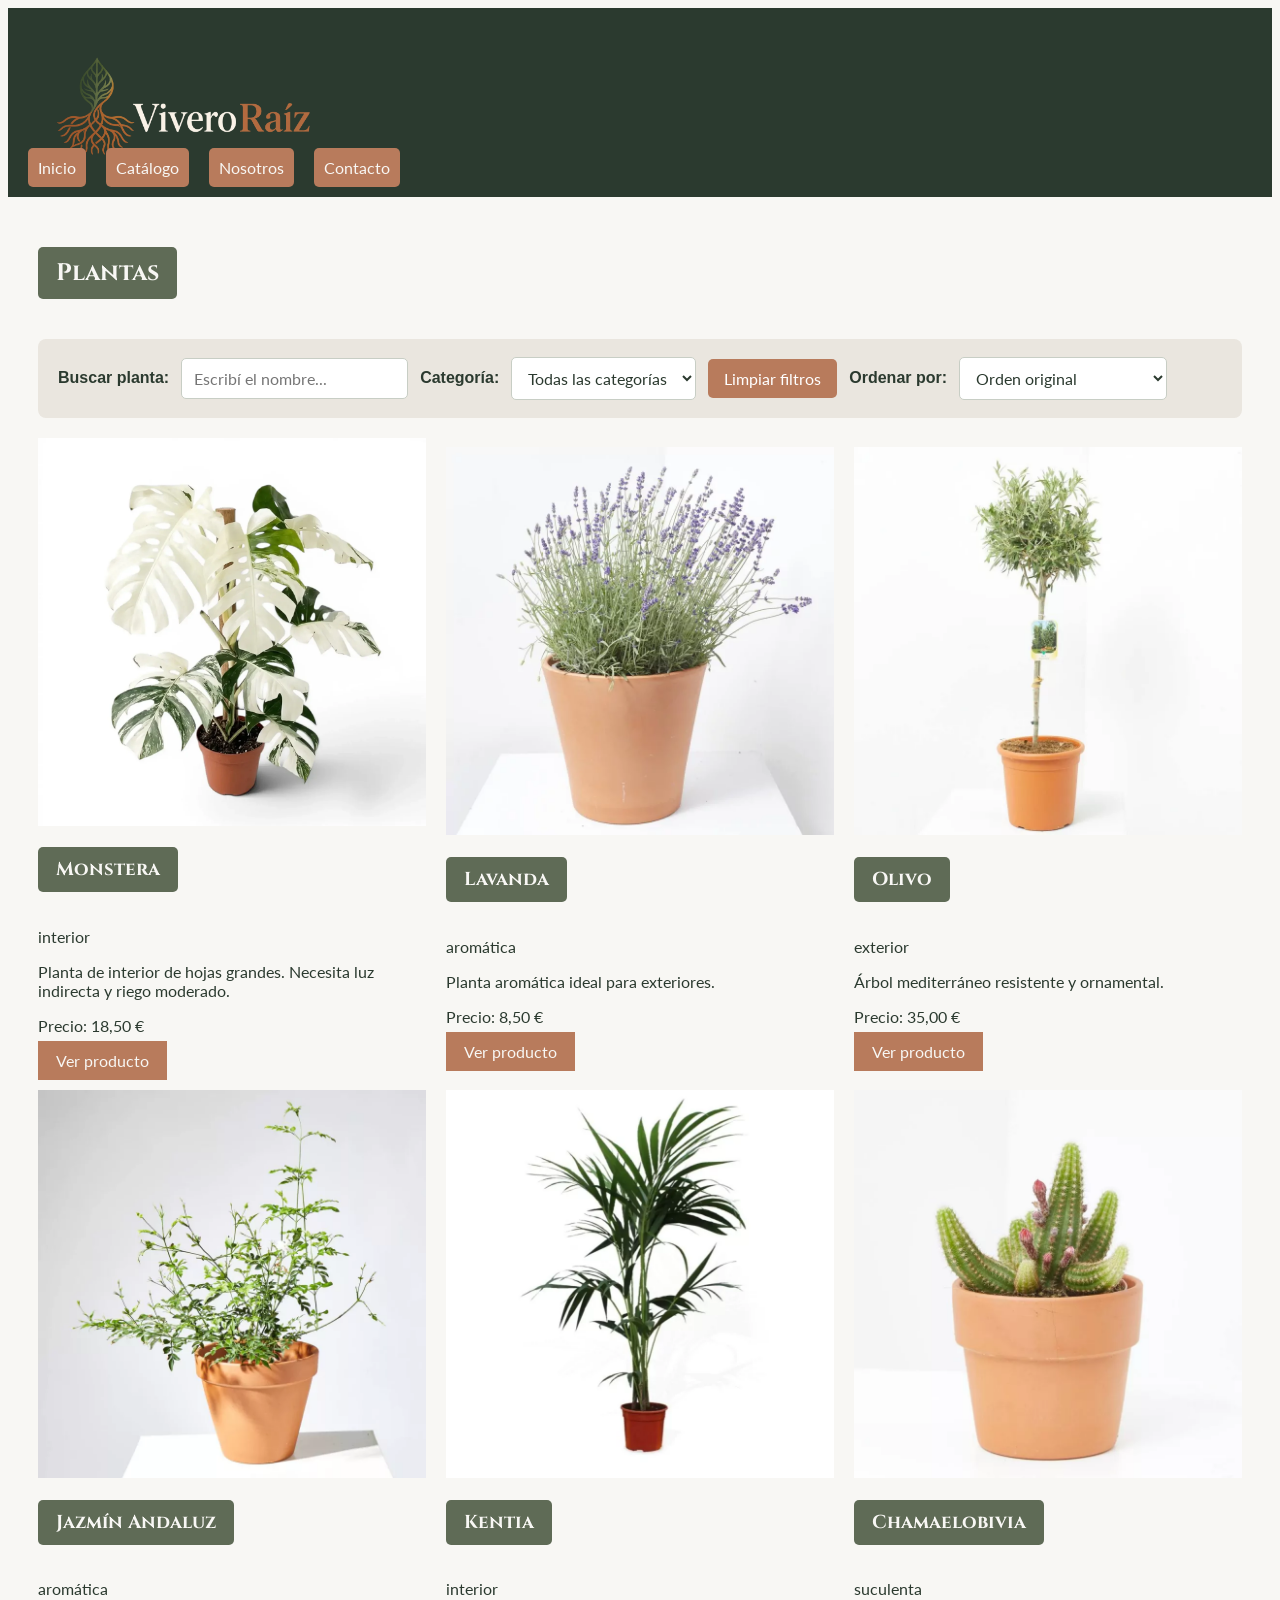
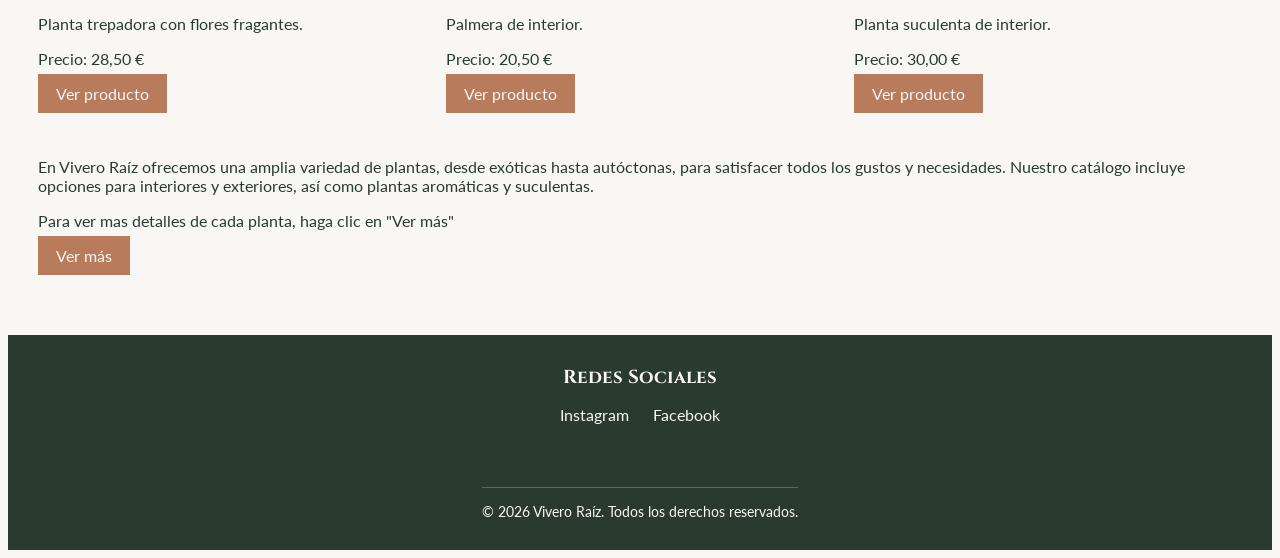
==== commit 8c19a18b: "entrega parcial 8" ====
--- a/catalogo.html
+++ b/catalogo.html
@@ -8,6 +8,7 @@
     <link rel="preconnect" href="https://fonts.googleapis.com">
     <link rel="preconnect" href="https://fonts.gstatic.com" crossorigin>
     <link rel="stylesheet" href="css/estilos.css">
+    <script src="js/datos.js" defer></script>
     <script src="js/validaciones.js" defer></script>
 </head>
 
@@ -59,102 +60,7 @@
             No encontramos plantas con ese criterio.
         </p>
 
-        <section class="catalogo-grid">
-
-            <article class="planta-card">
-
-                <img src="img/monstera.jpeg" alt="Monstera">
-
-                <h3 class="nombre-planta">Monstera</h3>
-
-                <p class="categoria">Interior</p>
-
-                <p>Planta de interior de hojas grandes.</p>
-
-                <p class="precio">Precio: 18,50 €</p>
-
-                <a href="planta.html" class="catalogo">Ver producto</a>
-
-            </article>
-
-
-            <article class="planta-card">
-
-                <img src="img/lavanda.jpg" alt="Lavanda">
-
-                <h3 class="nombre-planta">Lavanda</h3>
-
-                <p class="categoria">Aromática</p>
-
-                <p>Planta aromática ideal para exteriores.</p>
-
-                <p class="precio">Precio: 8,50 €</p>
-
-                <a href="planta.html" class="catalogo">Ver producto</a>
-
-            </article>
-
-
-            <article class="planta-card">
-
-                <img src="img/olivo.jpg" alt="Olivo">
-                <h3 class="nombre-planta">Olivo</h3>
-
-                <p class="categoria">Exterior</p>
-
-                <p>Árbol mediterráneo resistente y ornamental.</p>
-
-                <p class="precio">Precio: 35,00 €</p>
-
-                <a href="planta.html" class="catalogo">Ver producto</a>
-
-            </article>
-            <article class="planta-card">
-
-                <img src="img/jazmin-andaluz.jpg" alt="Jazmín Andaluz">
-
-                <h3 class="nombre-planta">Jazmín Andaluz</h3>
-
-                <p class="categoria">Aromática</p>
-
-                <p>Planta trepadora con flores fragantes.</p>
-
-                <p class="precio">Precio: 28,50 €</p>
-
-                <a href="planta.html" class="catalogo">Ver producto</a>
-
-            </article>
-            <article class="planta-card">
-
-                <img src="img/kentia.jpg" alt="Kentia">
-
-                <h3 class="nombre-planta">Kentia</h3>
-
-                <p class="categoria">Interior</p>
-
-                <p>Palmera de interior.</p>
-
-                <p class="precio">Precio: 20,50 €</p>
-
-                <a href="planta.html" class="catalogo">Ver producto</a>
-
-
-            </article>
-            <article class="planta-card">
-
-                <img src="img/chamaelobivia.jpg" alt="Chamaelobivia">
-
-                <h3 class="nombre-planta">Chamaelobivia</h3>
-
-                <p class="categoria">Suculenta</p>
-
-                <p>Planta suculenta de interior.</p>
-
-                <p class="precio">Precio: 30 €</p>
-
-                <a href="planta.html" class="catalogo">Ver producto</a>
-
-            </article>
+        <section class="catalogo-grid" id="catalogo-grid">
         </section>
         <br>
         <br>
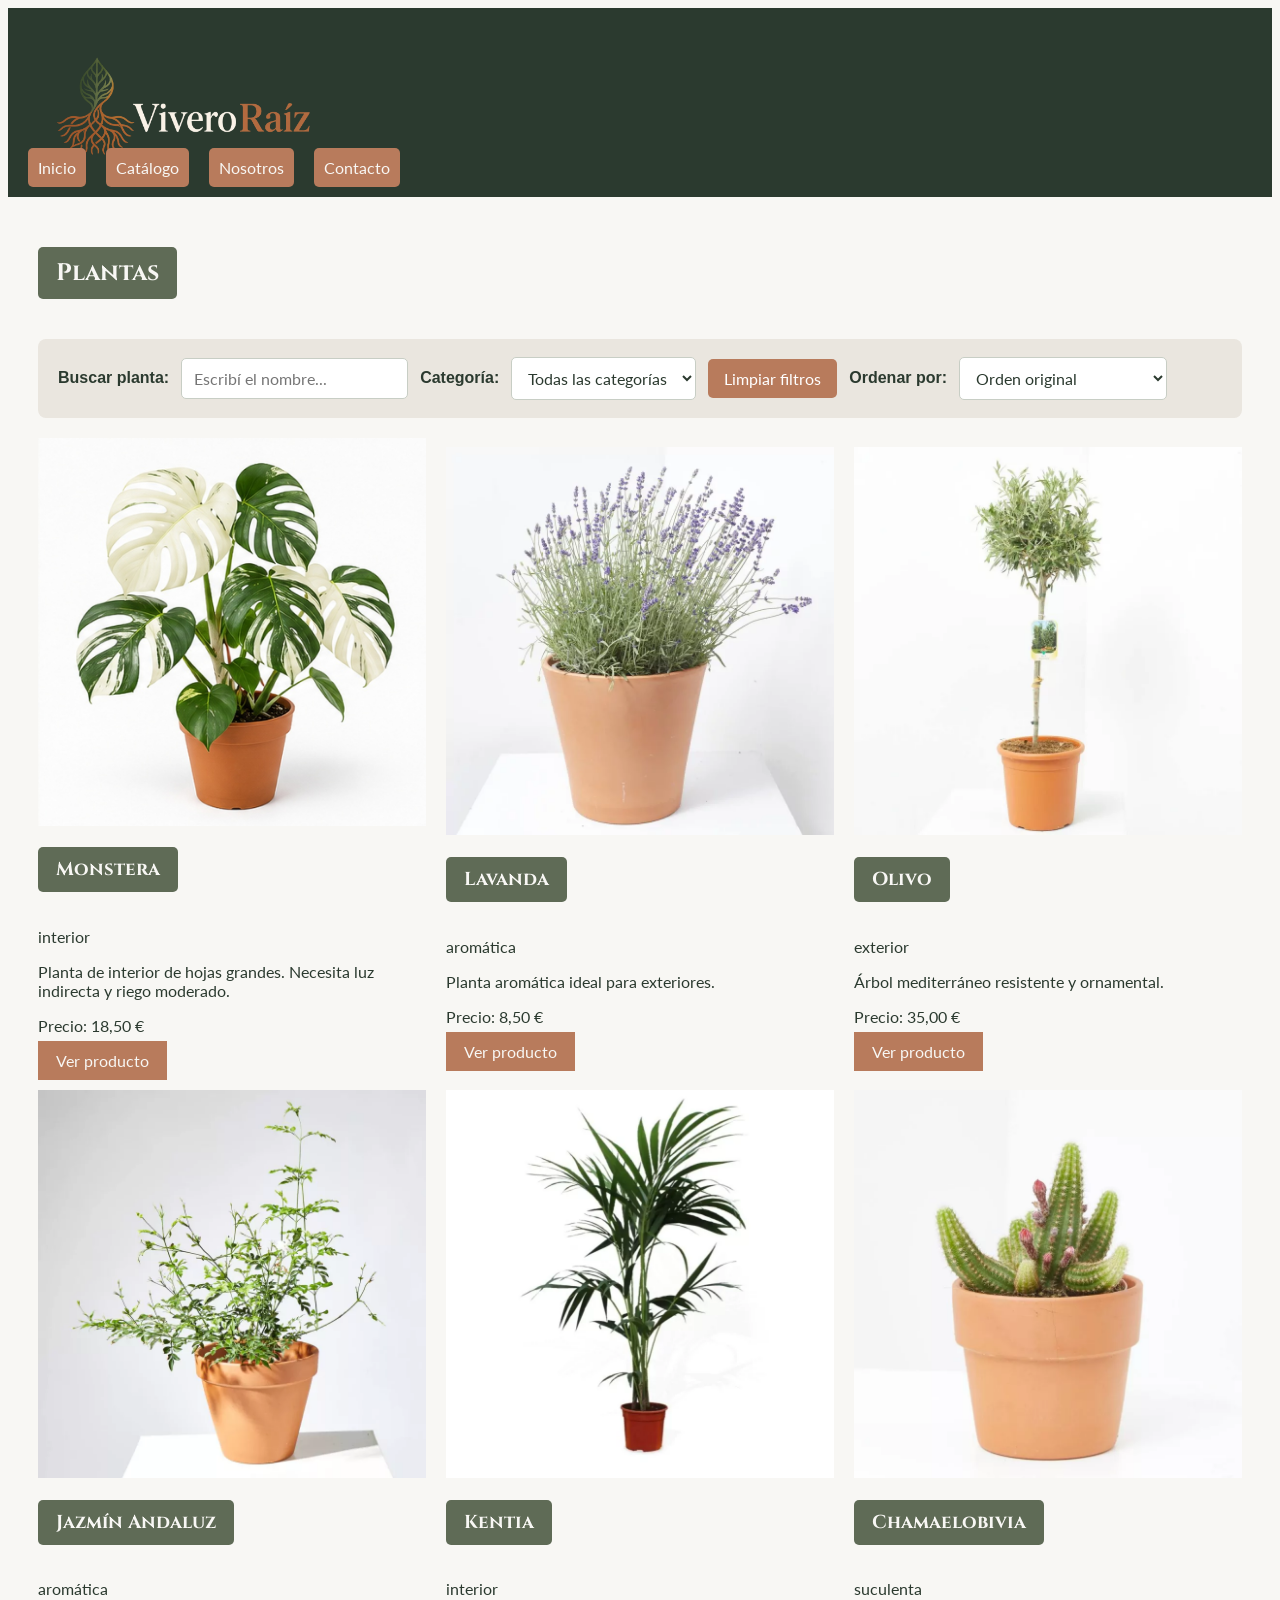
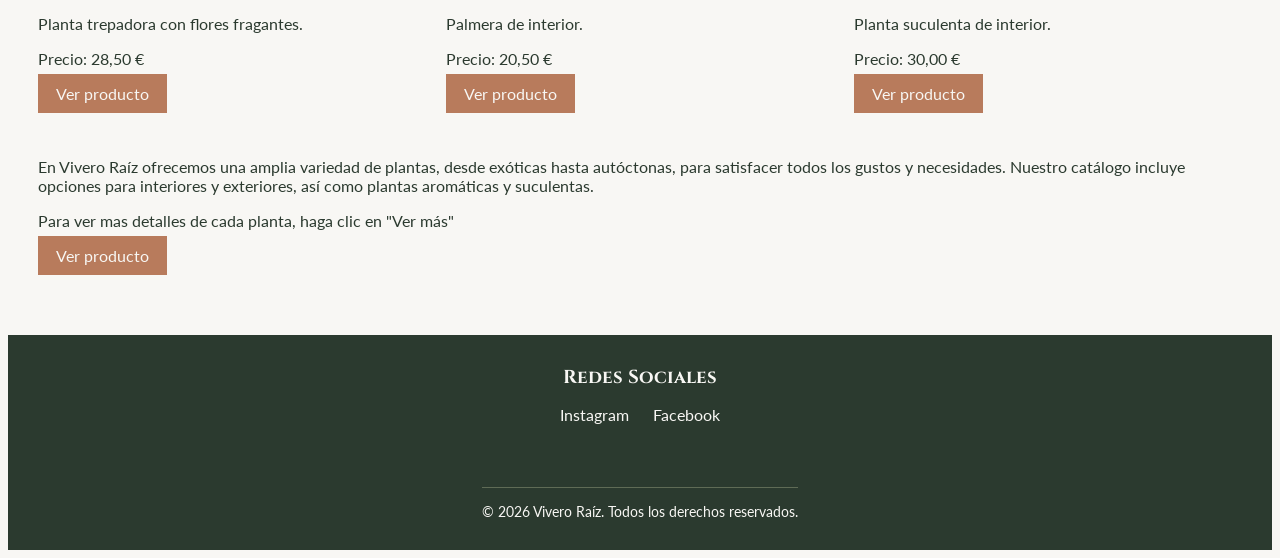
==== commit 5f28586e: "Entrega 8 - Datos dinámicos con JavaScript!" ====
--- a/catalogo.html
+++ b/catalogo.html
@@ -71,7 +71,7 @@
                 todos los gustos y necesidades. Nuestro catálogo incluye opciones para interiores y exteriores, así como
                 plantas aromáticas y suculentas.</p>
             <p>Para ver mas detalles de cada planta, haga clic en "Ver más"</p>
-            <a href="planta.html" class="catalogo">Ver más</a>
+            <a href="planta.html?id=${planta.id}" class="catalogo">Ver producto</a>
         </section>
 
 
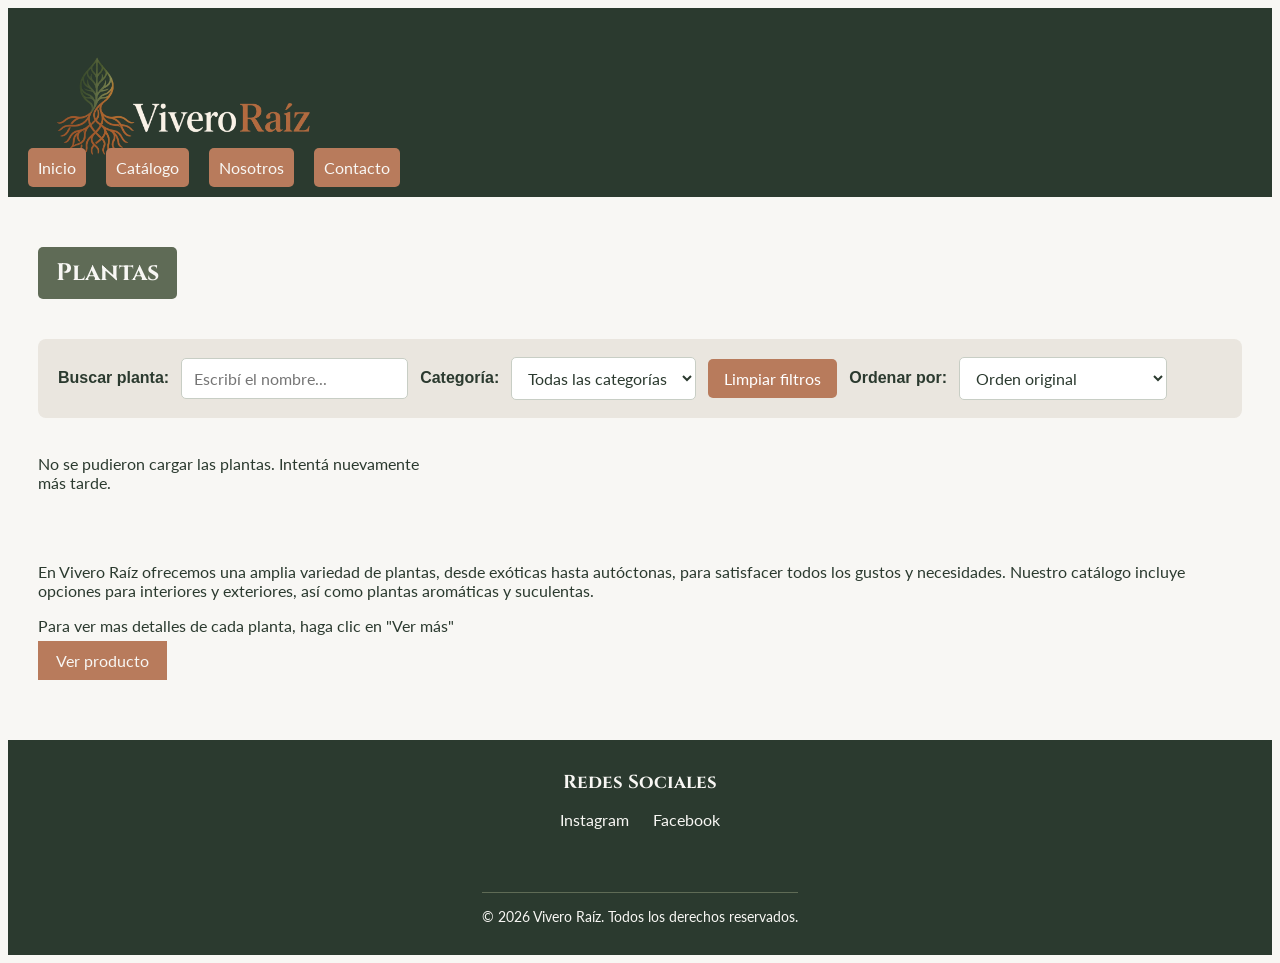
==== commit ee12373b: "Entrega 9 - Consumo de API" ====
--- a/catalogo.html
+++ b/catalogo.html
@@ -9,6 +9,7 @@
     <link rel="preconnect" href="https://fonts.gstatic.com" crossorigin>
     <link rel="stylesheet" href="css/estilos.css">
     <script src="js/datos.js" defer></script>
+    <script src="js/api.js" defer></script>
     <script src="js/validaciones.js" defer></script>
 </head>
 
